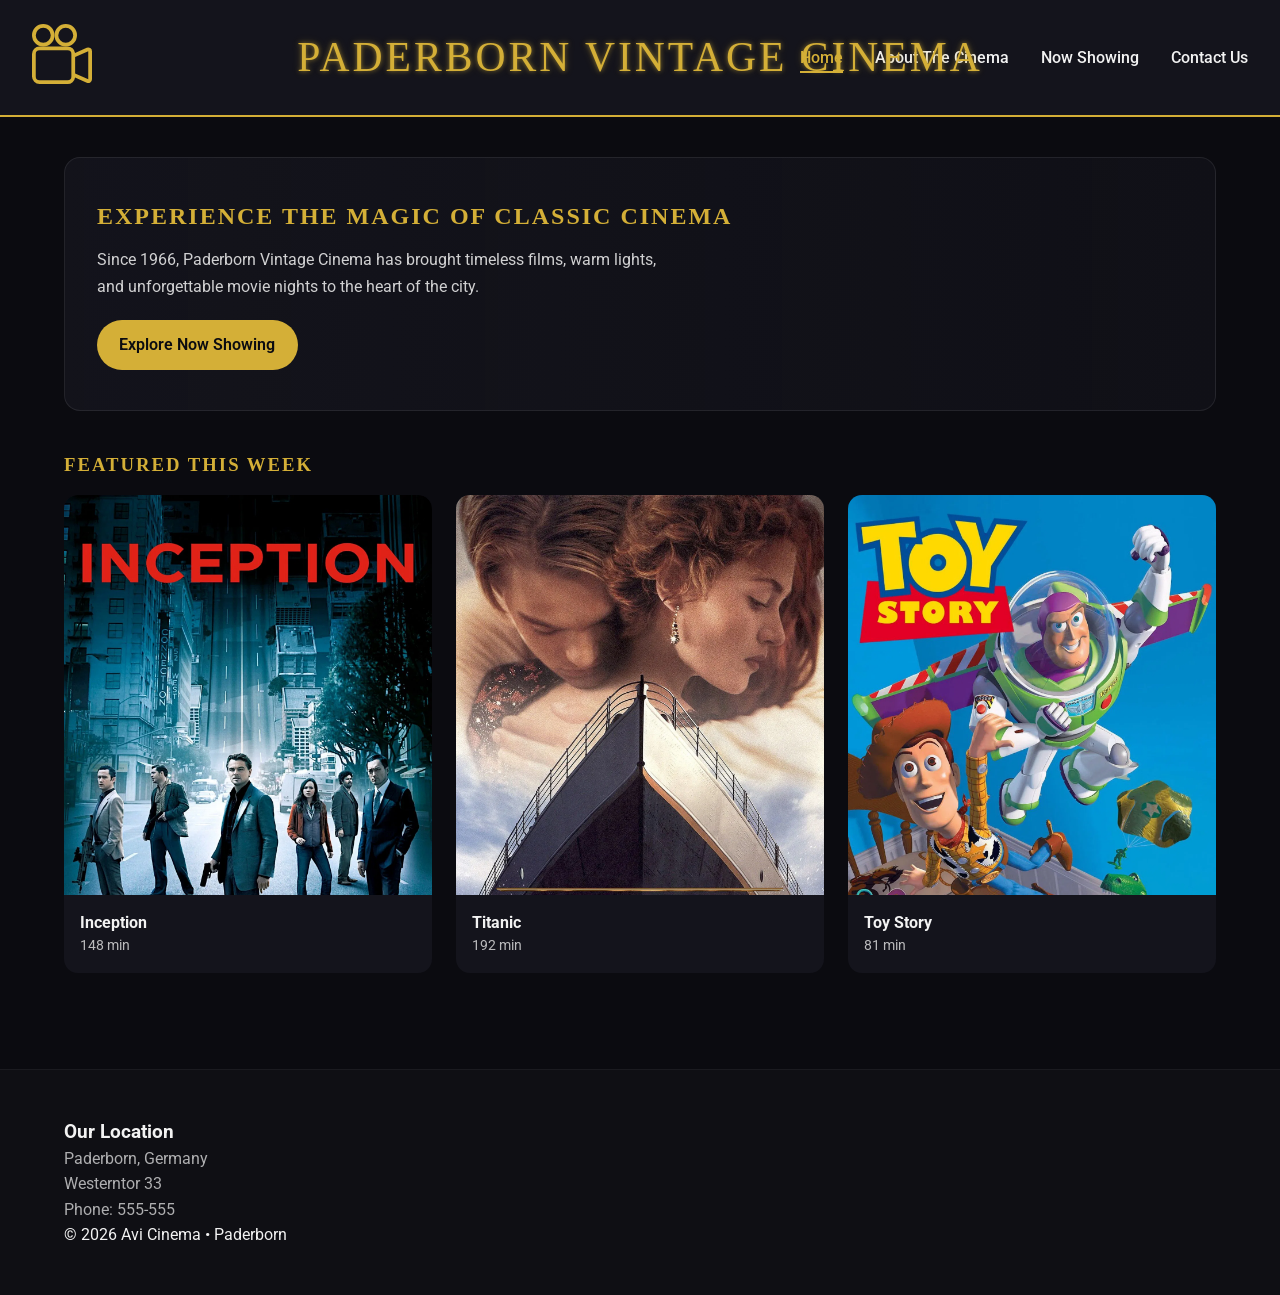
==== index.html @ 1acf7b1c "Initial cinema booking project" ====
<!DOCTYPE html>
<html lang="en">

<head>
    <meta charset="UTF-8">
    <meta http-equiv="X-UA-Compatible" content="IE=edge">
    <meta name="viewport" content="width=device-width, initial-scale=1.0">
    <title>Paderborn Grand Cinema</title>
    <link rel="preconnect" href="https://fonts.googleapis.com">
<link rel="preconnect" href="https://fonts.gstatic.com" crossorigin>
<link href="https://fonts.googleapis.com/css2?family=Funnel+Sans:ital,wght@0,300..800;1,300..800&family=Monsieur+La+Doulaise&family=Open+Sans:ital,wght@0,300..800;1,300..800&family=Pacifico&display=swap" rel="stylesheet">
    <link rel="stylesheet" href="css/style.css">
</head>

<body>

    <header class="site-header">
        <div class="logo">
            <a href="index.html">
                  <svg xmlns="http://www.w3.org/2000/svg"
                        fill="currentColor"
                        class="bi bi-camera-reels"
                        viewBox="0 0 16 16">
                    <path d="M6 3a3 3 0 1 1-6 0 3 3 0 0 1 6 0M1 3a2 2 0 1 0 4 0 2 2 0 0 0-4 0"/>
                    <path d="M9 6h.5a2 2 0 0 1 1.983 1.738l3.11-1.382A1 1 0 0 1 16 7.269v7.462a1 1 0 0 1-1.406.913l-3.111-1.382A2 2 0 0 1 9.5 16H2a2 2 0 0 1-2-2V8a2 2 0 0 1 2-2zm6 8.73V7.27l-3.5 1.555v4.35zM1 8v6a1 1 0 0 0 1 1h7.5a1 1 0 0 0 1-1V8a1 1 0 0 0-1-1H2a1 1 0 0 0-1 1"/>
                    <path d="M9 6a3 3 0 1 0 0-6 3 3 0 0 0 0 6M7 3a2 2 0 1 1 4 0 2 2 0 0 1-4 0"/>
                    </svg>
            </a>
        </div>       
        <h1 class="monsieur-la-doulaise-regular">Paderborn Vintage Cinema</h1>
        <nav>
            <ul>
                <li><a href="index.html" aria-current="page">Home</a></li>
                <li><a href="about.html">About The Cinema</a></li>
                <li><a href="now-showing.html">Now Showing</a></li>
                <li><a href="contact.html">Contact Us</a></li>
            </ul>
          
        </nav>
    </header>

    <main class="page-home">

        <!-- Hero Section -->
        <section class="hero">
            <h2>Experience the Magic of Classic Cinema</h2>
            <p>
            Since 1966, Paderborn Vintage Cinema has brought timeless films,
            warm lights, and unforgettable movie nights to the heart of the city.
            </p>
            <a href="now-showing.html" class="btn-primary">
            Explore Now Showing
            </a>
        </section>

        <!-- Featured Movies Preview -->
        <section class="featured">
            <h3>Featured This Week</h3>

            <div class="movies">
            <!-- Just 3 cards only -->
            <article class="card">
                <a class="card-link" href="movie.html?id=1">
                <img src="image/action/inception.jpg" alt="Inception poster">
                <div class="card-content">
                    <h4>Inception</h4>
                    <p class="meta">148 min</p>
                </div>
                </a>
            </article>

            <article class="card">
                <a class="card-link" href="movie.html?id=7">
                <img src="image/Romance/Titanic.jpg" alt="Titanic poster">
                <div class="card-content">
                    <h4>Titanic</h4>
                    <p class="meta">192 min</p>
                </div>
                </a>
            </article>

            <article class="card">
                <a class="card-link" href="movie.html?id=12">
                <img src="image/Animation/toystory.jpg" alt="Toy Story poster">
                <div class="card-content">
                    <h4>Toy Story</h4>
                    <p class="meta">81 min</p>
                </div>
                </a>
            </article>
            </div>

        </section>

</main>
 

 <!-------footer Section----------->
  <footer class="site-footer">

    <div class="footer-content"><!--we always neeed a Div warper with a seperate class inside footer to control width height alignment spacing layoout------>

        <div class="footer-address">
            <h3>Our Location</h3>
            <address>
                Paderborn, Germany<br>
                Westerntor 33<br>
                Phone: <a href="tel:+555555">555-555</a>
            </address>
        </div>

        <div class="footer-copy">
        <p>&copy; 2026 Avi Cinema • Paderborn</p>
        </div>

    </div>

</footer>
</body>

</html>
---- css/style.css ----
@import url("https://fonts.googleapis.com/css2?family=Roboto&display=swap");


*{
  margin: 0;
  padding: 0;
  box-sizing: border-box;
}


/*__-------------------------Now Showing Page---HOME PAGE (index.html)--------------------*/

.page-home{
  padding-top: 2.5rem;
}

/* Hero section */
.hero{
  background: linear-gradient(to right, rgba(20,20,28,0.95), rgba(20,20,28,0.6));
  border: 1px solid rgba(255,255,255,0.08);
  border-radius: 16px;
  padding: 2.5rem 2rem;
  margin-bottom: 2.5rem;
}

.hero h2{
  font-family: "Cinzel", serif;
  color: #d4af37;
  letter-spacing: 2px;
  text-transform: uppercase;
  margin-bottom: 0.75rem;
}

.hero p{
  max-width: 65ch;
  color: rgba(242,242,242,0.85);
  line-height: 1.7;
  margin-bottom: 1.25rem;
}

/* Button link */
.btn-primary{
  display: inline-block;
  background-color: #d4af37;
  color: #0b0b10;
  padding: 0.8rem 1.4rem;
  border-radius: 999px;
  font-weight: 600;

  /* will show its affect in hover */
 transition: 
    transform 0.25s ease,
    box-shadow 0.25s ease,
    background-color 0.25s ease;
   
}

.btn-primary:hover{
  transform: translateY(-4px);
  box-shadow: 0 10px 20px rgba(0,0,0,0.4);
  background-color: #f1c85a;
}

/*  Button inside movie.html */
.movie-info .btn-primary {
  margin-top: 1rem;
}
/* Featured section */
.featured h3{
  font-family: "Cinzel", serif;
  color: #d4af37;
  letter-spacing: 2px;
  text-transform: uppercase;
  margin-bottom: 1rem;
}
/* Home page end */

/* Cinema Logo style */
.logo svg {
  width: 60px;
  height: auto;
  color: #d4af37;   /* Gold */
}
.site-header{
  position: relative;   /* 🔥 important */
  display: flex;
  align-items: center;
  justify-content: space-between;
  padding: 1.5rem 2rem;
  background-color: #14141c;
  border-bottom: 2px solid #d4af37;
}
.site-header h1 {
  position: absolute;
  left: 50%;
  transform: translateX(-50%);
  font-family: "Cinzel", serif;
  white-space: nowrap;
  text-transform: uppercase;
  font-weight: 400;
  font-size: 2.6rem;
  color: #d4af37;
  letter-spacing: 3px;
text-shadow: 
    0 0 4px rgba(212,175,55,0.5),
    0 0 8px rgba(212,175,55,0.3);
}

/* Remove bullets */
nav ul {
list-style: none;
display: flex;
gap:2rem;
}

/* Remove default spacing */
nav ul li {
  margin: 0;
}

/* Base link reset */
a {
  text-decoration: none;
  color: inherit;
}


/* Style links inside a */
nav a {
  text-decoration: none;
  color: #f2f2f2;
  font-weight: 500;
}

nav a:hover {
  color: #d4af37;
}

nav a[aria-current="page"]{
  color: #d4af37;              /* gold highlight */
  position: relative;
}

nav a[aria-current="page"]::after{ /* make gold underline to current page */
  content: "";
  position: absolute;
  left: 0;
  bottom: -6px;
  width: 100%;
  height: 2px;
  background-color: #d4af37;
}

/* ---------------start body---------------- */
/* header is finished now body styling*/
body {
  font-family: "Roboto", sans-serif;
  background-color: #0b0b10;  /* cinema dark */
  color: #f2f2f2;
  line-height: 1.5;
}

img {
  display: block;/*remove the space that are under images by default  */
  max-width: 100%;/* it does not overflow its container*/
}

main {
  max-width: 1200px;
  margin: 0 auto;
  padding: 2rem 1.5rem;
}

.category{
  margin-bottom: 3rem; /* ~48px if base font =*/
}

.category h2 {
  font-family: "Cinzel", serif;
  font-weight: 600;
  color: #d4af37;
  letter-spacing: 2px;
  margin-bottom: 1rem;
  text-transform: uppercase;
}

.movies {
  display: grid; /* automatically creates as many columns as fit-each card is at least 180px wide, then grows*/
  grid-template-columns: repeat(auto-fit, minmax(180px, 1fr));
  gap: 1.5rem; /*spacing between cards (no margins needed on cards) */
  align-items: start;
}

.card {
  background-color: #14141c;
  border-radius: 14px;
  overflow: hidden;/*without it (the image does not respect the Rounded Corners)it will spill outside the curved border. */
  transition: transform 0.3s ease, box-shadow 0.3s ease;/*it is not animation in shows the card by hovering change it smoothly over 0.3 seconds .*/
 
}

.card:hover {
  transform: scale(1.06);
  box-shadow: 0 15px 30px rgba(0,0,0,0.6);
}

.card img { 
  width: 100%; /*Makes the image fill the card width. */
    height: 400px;
    object-fit: cover; /* Prevents image distortion */
     object-position: top center; /* 👈 show top part, crop bottom more */
   
  }

  .card-content {
  padding: 1rem; /*come more inside frame -to make breathing space otherwise, the card feels cramped */
}

.card h3 {
  font-size: 1.05rem;
  font-weight: 600;
  margin-bottom: 0.25rem;
}

.card p {
  font-size: 0.9rem;
  color: rgba(242, 242, 242, 0.75);
}

/* footer*/

 .site-footer { /* Dark footer background — full screen width  */
  background-color: #0f0f14;
  padding: 3rem 0;
  margin-top: 4rem;
  border-top: 1px solid rgba(255,255,255,0.05);
}
 .site-footer .footer-content { /* .site-footer → full width background (dark strip across screen), .footer-content → centered content inside that strip  same idea as */
  max-width: 1200px; /* Content limited to 1200_This content can grow, but never wider than 1200px.”*/
  margin: 0 auto;
  padding: 0 1.5rem;
}
.footer-address address {
  font-style: normal;
  line-height: 1.6;
  color: rgba(242,242,242,0.7);
}

/*--------------------------------Style contact Page-----------------------------*/
.page-contact .contact-section{
  max-width: 700px;/* we have to put 700 otherwise It stops the form from becoming super wide on big screens.*/
  margin: 0 auto; /*This is the classic way to center a block. */
}

.page-contact .contact-section h2{
  text-align: center;
  margin-bottom: 1.5rem;
}

/*------fieldset--------*/
.page-contact .contact-content {
  border: 1px solid rgba(212,175,55,0.35);
  border-radius: 14px; /* visual consistant with movie card which has 14px*/
  padding: 1.5rem;
  background: #14141c;
}

.page-contact legend { /* send us a message */
  padding: 0 0.75rem;
  color: #d4af37;
  font-weight: 600;
  letter-spacing: 1px;
}


/*---------label----------*/
.page-contact .contact-content p {
  margin-bottom: 1.2rem; /* space between label and text enry */
}
.page-contact label {
  display: block; /* Each label takes the whole space the whole row */
  margin-bottom: 0.4rem;
  font-weight: 600;
  color: rgba(242, 242, 242, 0.9);
}

/*---------------------Input , Testarea-------------*/
.page-contact input,
.page-contact textarea{
  width: 100%; /* Makes inputs fill the available width*/
  padding: 0.85rem 1rem; /* to avoide text not touch the eadges*/
  border-radius: 10px;
  border: 1px solid rgba(255,255,255,0.12);
  background: #0f0f14;
  color: #f2f2f2;
  outline: none;
}

.page-contact textarea{
  resize: vertical;
  min-height: 180px;
}

/* when user click each fild (when the user focuses on a field): we add a gold glow effect when the user focuses on a field. */
.page-contact input:focus,
.page-contact textarea:focus{
  border-color: #d4af37;
  box-shadow: 0 0 0 3px rgba(212,175,55,0.2);
}

/*---------------Buttoms----------------------*/
.page-contact form button {
  padding: 0.8rem 1.3rem;
  border-radius: 10px;
  font-weight: 700;
  cursor: pointer;
  border: 1px solid #d4af37;
}

.page-contact form button[type="submit"] {
  background: #d4af37;
  color: #0b0b10;
}

.page-contact form button[type="reset"] {
  background: transparent;
  color: #f2f2f2;
}

/*----------about page---------------*/
.page-about{
  padding: 3rem 0;   /* space top/bottom */
}

/*content container to nicly centered*/
.about-cinema{
  max-width: 900px;
  margin: 0 auto;
  padding: 0 1.5rem;
}

/*typography */
.about-cinema h2{
  font-size: 2rem;
  margin-bottom: 0.8rem;
  line-height: 1.2;
}

.about-cinema h3{
  margin-top: 2rem;
  margin-bottom: 0.75rem;
  font-size: 1.25rem;
}

.about-cinema p{
  margin-bottom: 1.1rem;
  line-height: 1.7;
  color: rgba(242,242,242,0.85);
}

/* About page figure */
.about-figure{
  margin: 2rem 0;
}

.about-figure img{
  width: 100%;
  max-height: 420px;
  object-fit: cover;
  border-radius: 14px;
  display: block;
  border: 1px solid rgba(255,255,255,0.08);
}

.about-figure figcaption{
  margin-top: 0.75rem;
  font-size: 0.95rem;
  color: rgba(242,242,242,0.7);
  text-align: center;
}

/*  Offers list */
.about-list{
  list-style: none;       /* remove default bullets */
  padding: 0; /* ul has default browser padding which pushes bullets to the right.*/
  margin: 1.25rem 0 0; /* top. right bottom left-to create proper spacing from the element above*/
  display: grid; /* using gride is cleaner than using li { margin-bottom: 0.9rem; }*/
  gap: 0.9rem;            /* becuase we used grid, we need gap_space between items */
}

/* offers*/
.about-cinema h3{
  margin-top: 2.2rem;
  margin-bottom: 0.75rem;
  font-size: 1.25rem;
  position: relative;
}

.about-cinema h3::after{
  content: ""; /* Without content, the pseudo-element won’t appear. */
  display: block; /*Makes it behave like a small block under the heading then we can give with and height */
  width: 40px;
  height: 2px;
  margin-top: 0.5rem;
  background-color: #d4af37; /* your gold theme */
  opacity: 0.6;
}

/* CTA paragraph */
.about-cta{
  margin-top: 2.5rem;
  text-align: center;   /* center it */
  font-size: 1rem;
  color: rgba(242,242,242,0.85);
}

/* CTA link */
.about-cta a{
  color: #d4af37;
  text-decoration: none;
  border-bottom: 1px solid rgba(212,175,55,0.6);
  padding-bottom: 2px;
  transition: border-color 0.25s ease, color 0.25s ease;
}

.about-cta a:hover{
  border-bottom-color: #d4af37;
  color: #fff;
}

/*---------Reserve seat------------------*/
.seat-row {
  display: flex;
  gap: 8px;
  margin-bottom: 10px;
}

.seat {
  background-color: #1f1f2e;
  color: white;
  border: 1px solid #d4af37;
  border-radius: 6px;
  padding: 6px 10px;
  cursor: pointer;
  transition: 0.2s;
}

/* hover effect */
.seat:hover {
  background-color: #33334d;
}

/* selected seat (gold) */
.seat.selected {
  background-color: #d4af37;
  color: #0b0b10;
  font-weight: bold;
}

/* booked seat (gray) */
.seat.booked {
  background-color: #666;
  color: #ccc;
  border-color: #888;
  cursor: not-allowed;
  opacity: 0.6;
}

/* style of ------"confirmation booking message to user" --------- inside seat.html*/
.booking-message {
  margin: 1rem 0;
  padding: 1rem;
  border-radius: 10px;
  background-color: rgba(212, 175, 55, 0.12);
  border: 1px solid #d4af37;
  color: #fff;
  line-height: 1.6;
}

/* Disabled button state */
.btn-primary:disabled {
  opacity: 0.6;
  cursor: not-allowed;
  background-color: #888; /* optional softer color */
  border-color: #888;
}
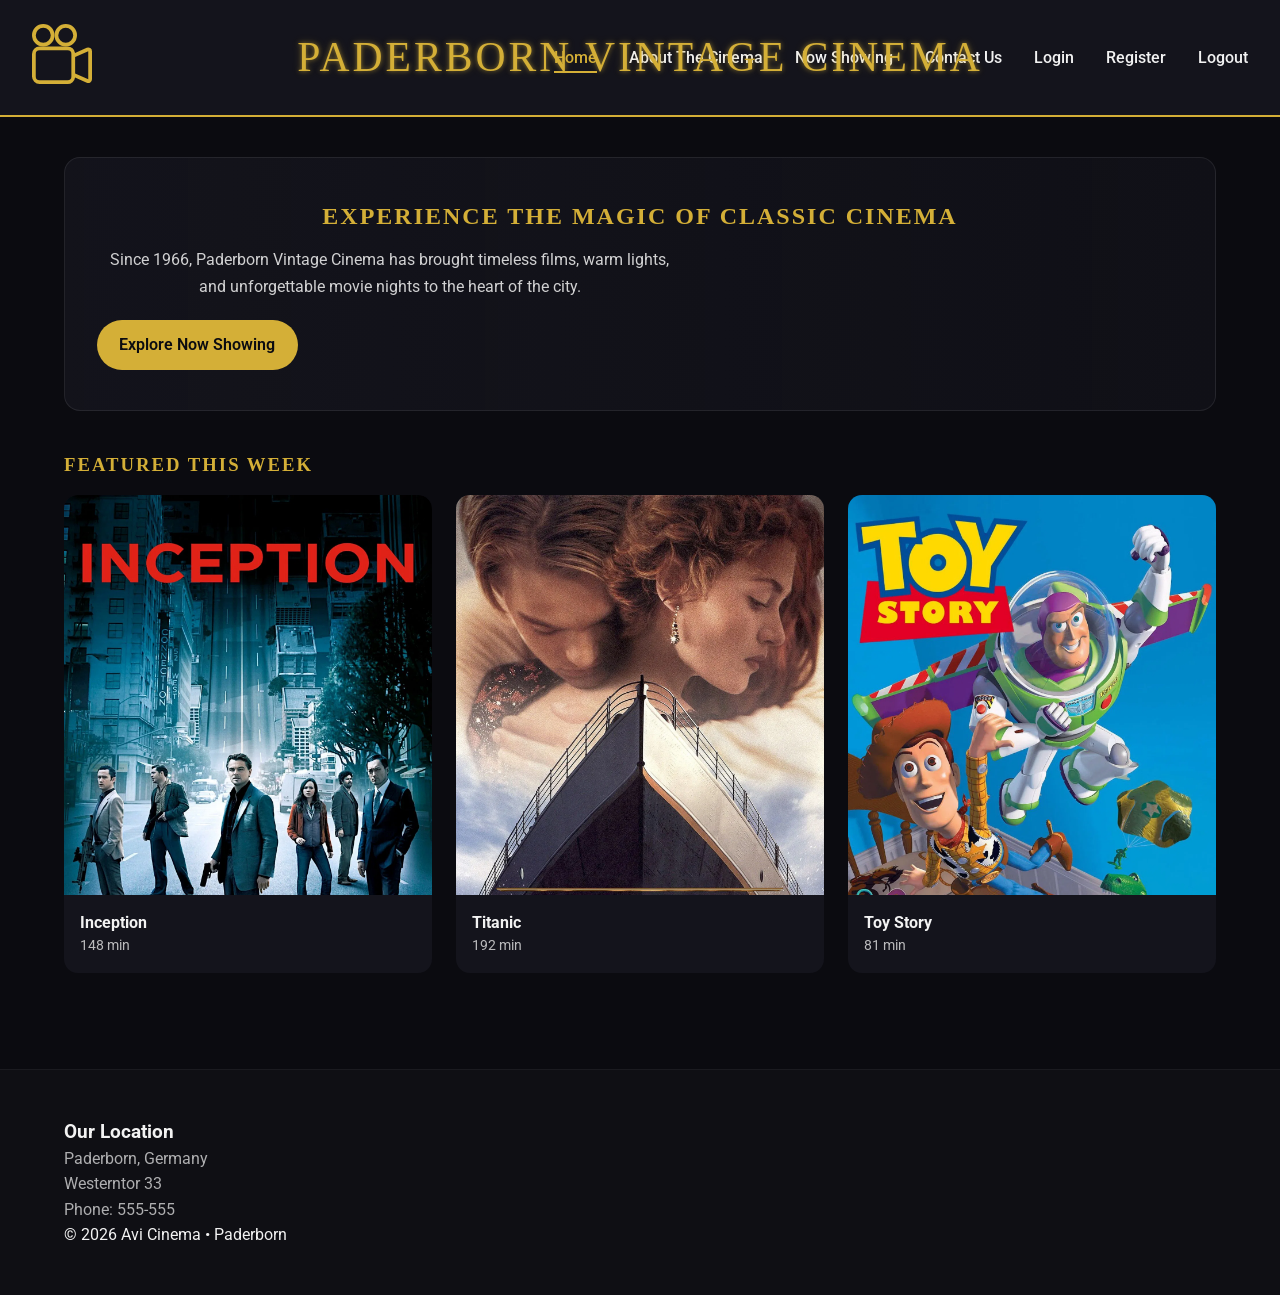
==== commit eee932b4: "Added authentication system with login, register and logout" ====
--- a/index.html
+++ b/index.html
@@ -7,8 +7,10 @@
     <meta name="viewport" content="width=device-width, initial-scale=1.0">
     <title>Paderborn Grand Cinema</title>
     <link rel="preconnect" href="https://fonts.googleapis.com">
-<link rel="preconnect" href="https://fonts.gstatic.com" crossorigin>
-<link href="https://fonts.googleapis.com/css2?family=Funnel+Sans:ital,wght@0,300..800;1,300..800&family=Monsieur+La+Doulaise&family=Open+Sans:ital,wght@0,300..800;1,300..800&family=Pacifico&display=swap" rel="stylesheet">
+    <link rel="preconnect" href="https://fonts.gstatic.com" crossorigin>
+    <link
+        href="https://fonts.googleapis.com/css2?family=Funnel+Sans:ital,wght@0,300..800;1,300..800&family=Monsieur+La+Doulaise&family=Open+Sans:ital,wght@0,300..800;1,300..800&family=Pacifico&display=swap"
+        rel="stylesheet">
     <link rel="stylesheet" href="css/style.css">
 </head>
 
@@ -17,16 +19,15 @@
     <header class="site-header">
         <div class="logo">
             <a href="index.html">
-                  <svg xmlns="http://www.w3.org/2000/svg"
-                        fill="currentColor"
-                        class="bi bi-camera-reels"
-                        viewBox="0 0 16 16">
-                    <path d="M6 3a3 3 0 1 1-6 0 3 3 0 0 1 6 0M1 3a2 2 0 1 0 4 0 2 2 0 0 0-4 0"/>
-                    <path d="M9 6h.5a2 2 0 0 1 1.983 1.738l3.11-1.382A1 1 0 0 1 16 7.269v7.462a1 1 0 0 1-1.406.913l-3.111-1.382A2 2 0 0 1 9.5 16H2a2 2 0 0 1-2-2V8a2 2 0 0 1 2-2zm6 8.73V7.27l-3.5 1.555v4.35zM1 8v6a1 1 0 0 0 1 1h7.5a1 1 0 0 0 1-1V8a1 1 0 0 0-1-1H2a1 1 0 0 0-1 1"/>
-                    <path d="M9 6a3 3 0 1 0 0-6 3 3 0 0 0 0 6M7 3a2 2 0 1 1 4 0 2 2 0 0 1-4 0"/>
-                    </svg>
+                <svg xmlns="http://www.w3.org/2000/svg" fill="currentColor" class="bi bi-camera-reels"
+                    viewBox="0 0 16 16">
+                    <path d="M6 3a3 3 0 1 1-6 0 3 3 0 0 1 6 0M1 3a2 2 0 1 0 4 0 2 2 0 0 0-4 0" />
+                    <path
+                        d="M9 6h.5a2 2 0 0 1 1.983 1.738l3.11-1.382A1 1 0 0 1 16 7.269v7.462a1 1 0 0 1-1.406.913l-3.111-1.382A2 2 0 0 1 9.5 16H2a2 2 0 0 1-2-2V8a2 2 0 0 1 2-2zm6 8.73V7.27l-3.5 1.555v4.35zM1 8v6a1 1 0 0 0 1 1h7.5a1 1 0 0 0 1-1V8a1 1 0 0 0-1-1H2a1 1 0 0 0-1 1" />
+                    <path d="M9 6a3 3 0 1 0 0-6 3 3 0 0 0 0 6M7 3a2 2 0 1 1 4 0 2 2 0 0 1-4 0" />
+                </svg>
             </a>
-        </div>       
+        </div>
         <h1 class="monsieur-la-doulaise-regular">Paderborn Vintage Cinema</h1>
         <nav>
             <ul>
@@ -34,8 +35,11 @@
                 <li><a href="about.html">About The Cinema</a></li>
                 <li><a href="now-showing.html">Now Showing</a></li>
                 <li><a href="contact.html">Contact Us</a></li>
+                <li><a href="login.html">Login</a></li>
+                <li><a href="register.html">Register</a></li>
+                <li><a href="#" id="logout-btn">Logout</a></li>
             </ul>
-          
+
         </nav>
     </header>
 
@@ -45,11 +49,11 @@
         <section class="hero">
             <h2>Experience the Magic of Classic Cinema</h2>
             <p>
-            Since 1966, Paderborn Vintage Cinema has brought timeless films,
-            warm lights, and unforgettable movie nights to the heart of the city.
+                Since 1966, Paderborn Vintage Cinema has brought timeless films,
+                warm lights, and unforgettable movie nights to the heart of the city.
             </p>
             <a href="now-showing.html" class="btn-primary">
-            Explore Now Showing
+                Explore Now Showing
             </a>
         </section>
 
@@ -58,64 +62,66 @@
             <h3>Featured This Week</h3>
 
             <div class="movies">
-            <!-- Just 3 cards only -->
-            <article class="card">
-                <a class="card-link" href="movie.html?id=1">
-                <img src="image/action/inception.jpg" alt="Inception poster">
-                <div class="card-content">
-                    <h4>Inception</h4>
-                    <p class="meta">148 min</p>
-                </div>
-                </a>
-            </article>
+                <!-- Just 3 cards only -->
+                <article class="card">
+                    <a class="card-link" href="movie.html?id=1">
+                        <img src="image/action/inception.jpg" alt="Inception poster">
+                        <div class="card-content">
+                            <h4>Inception</h4>
+                            <p class="meta">148 min</p>
+                        </div>
+                    </a>
+                </article>
 
-            <article class="card">
-                <a class="card-link" href="movie.html?id=7">
-                <img src="image/Romance/Titanic.jpg" alt="Titanic poster">
-                <div class="card-content">
-                    <h4>Titanic</h4>
-                    <p class="meta">192 min</p>
-                </div>
-                </a>
-            </article>
+                <article class="card">
+                    <a class="card-link" href="movie.html?id=7">
+                        <img src="image/Romance/Titanic.jpg" alt="Titanic poster">
+                        <div class="card-content">
+                            <h4>Titanic</h4>
+                            <p class="meta">192 min</p>
+                        </div>
+                    </a>
+                </article>
 
-            <article class="card">
-                <a class="card-link" href="movie.html?id=12">
-                <img src="image/Animation/toystory.jpg" alt="Toy Story poster">
-                <div class="card-content">
-                    <h4>Toy Story</h4>
-                    <p class="meta">81 min</p>
-                </div>
-                </a>
-            </article>
+                <article class="card">
+                    <a class="card-link" href="movie.html?id=12">
+                        <img src="image/Animation/toystory.jpg" alt="Toy Story poster">
+                        <div class="card-content">
+                            <h4>Toy Story</h4>
+                            <p class="meta">81 min</p>
+                        </div>
+                    </a>
+                </article>
             </div>
 
         </section>
 
-</main>
- 
+    </main>
 
- <!-------footer Section----------->
-  <footer class="site-footer">
 
-    <div class="footer-content"><!--we always neeed a Div warper with a seperate class inside footer to control width height alignment spacing layoout------>
+    <!-------footer Section----------->
+    <footer class="site-footer">
 
-        <div class="footer-address">
-            <h3>Our Location</h3>
-            <address>
-                Paderborn, Germany<br>
-                Westerntor 33<br>
-                Phone: <a href="tel:+555555">555-555</a>
-            </address>
+        <div class="footer-content">
+            <!--we always neeed a Div warper with a seperate class inside footer to control width height alignment spacing layoout------>
+
+            <div class="footer-address">
+                <h3>Our Location</h3>
+                <address>
+                    Paderborn, Germany<br>
+                    Westerntor 33<br>
+                    Phone: <a href="tel:+555555">555-555</a>
+                </address>
+            </div>
+
+            <div class="footer-copy">
+                <p>&copy; 2026 Avi Cinema • Paderborn</p>
+            </div>
+
         </div>
 
-        <div class="footer-copy">
-        <p>&copy; 2026 Avi Cinema • Paderborn</p>
-        </div>
-
-    </div>
-
-</footer>
+    </footer>
+    <script src="logout.js"></script>
 </body>
 
 </html>
--- a/css/style.css
+++ b/css/style.css
@@ -1,7 +1,7 @@
 @import url("https://fonts.googleapis.com/css2?family=Roboto&display=swap");
 
 
-*{
+* {
   margin: 0;
   padding: 0;
   box-sizing: border-box;
@@ -10,36 +10,39 @@
 
 /*__-------------------------Now Showing Page---HOME PAGE (index.html)--------------------*/
 
-.page-home{
+.page-home {
   padding-top: 2.5rem;
 }
 
 /* Hero section */
-.hero{
-  background: linear-gradient(to right, rgba(20,20,28,0.95), rgba(20,20,28,0.6));
-  border: 1px solid rgba(255,255,255,0.08);
+.hero {
+  background: linear-gradient(to right, rgba(20, 20, 28, 0.95), rgba(20, 20, 28, 0.6));
+  border: 1px solid rgba(255, 255, 255, 0.08);
   border-radius: 16px;
   padding: 2.5rem 2rem;
   margin-bottom: 2.5rem;
 }
 
-.hero h2{
+.hero h2 {
   font-family: "Cinzel", serif;
   color: #d4af37;
   letter-spacing: 2px;
   text-transform: uppercase;
   margin-bottom: 0.75rem;
-}
-
-.hero p{
+  text-align: center;
+}
+
+.hero p {
   max-width: 65ch;
-  color: rgba(242,242,242,0.85);
+  color: rgba(242, 242, 242, 0.85);
   line-height: 1.7;
   margin-bottom: 1.25rem;
+  text-align: center;
+
 }
 
 /* Button link */
-.btn-primary{
+.btn-primary {
   display: inline-block;
   background-color: #d4af37;
   color: #0b0b10;
@@ -48,16 +51,16 @@
   font-weight: 600;
 
   /* will show its affect in hover */
- transition: 
+  transition:
     transform 0.25s ease,
     box-shadow 0.25s ease,
     background-color 0.25s ease;
-   
-}
-
-.btn-primary:hover{
+
+}
+
+.btn-primary:hover {
   transform: translateY(-4px);
-  box-shadow: 0 10px 20px rgba(0,0,0,0.4);
+  box-shadow: 0 10px 20px rgba(0, 0, 0, 0.4);
   background-color: #f1c85a;
 }
 
@@ -65,24 +68,29 @@
 .movie-info .btn-primary {
   margin-top: 1rem;
 }
+
 /* Featured section */
-.featured h3{
+.featured h3 {
   font-family: "Cinzel", serif;
   color: #d4af37;
   letter-spacing: 2px;
   text-transform: uppercase;
   margin-bottom: 1rem;
 }
+
 /* Home page end */
 
 /* Cinema Logo style */
 .logo svg {
   width: 60px;
   height: auto;
-  color: #d4af37;   /* Gold */
-}
-.site-header{
-  position: relative;   /* 🔥 important */
+  color: #d4af37;
+  /* Gold */
+}
+
+.site-header {
+  position: relative;
+  /* 🔥 important */
   display: flex;
   align-items: center;
   justify-content: space-between;
@@ -90,6 +98,7 @@
   background-color: #14141c;
   border-bottom: 2px solid #d4af37;
 }
+
 .site-header h1 {
   position: absolute;
   left: 50%;
@@ -101,16 +110,16 @@
   font-size: 2.6rem;
   color: #d4af37;
   letter-spacing: 3px;
-text-shadow: 
-    0 0 4px rgba(212,175,55,0.5),
-    0 0 8px rgba(212,175,55,0.3);
+  text-shadow:
+    0 0 4px rgba(212, 175, 55, 0.5),
+    0 0 8px rgba(212, 175, 55, 0.3);
 }
 
 /* Remove bullets */
 nav ul {
-list-style: none;
-display: flex;
-gap:2rem;
+  list-style: none;
+  display: flex;
+  gap: 2rem;
 }
 
 /* Remove default spacing */
@@ -136,12 +145,14 @@
   color: #d4af37;
 }
 
-nav a[aria-current="page"]{
-  color: #d4af37;              /* gold highlight */
+nav a[aria-current="page"] {
+  color: #d4af37;
+  /* gold highlight */
   position: relative;
 }
 
-nav a[aria-current="page"]::after{ /* make gold underline to current page */
+nav a[aria-current="page"]::after {
+  /* make gold underline to current page */
   content: "";
   position: absolute;
   left: 0;
@@ -155,14 +166,17 @@
 /* header is finished now body styling*/
 body {
   font-family: "Roboto", sans-serif;
-  background-color: #0b0b10;  /* cinema dark */
+  background-color: #0b0b10;
+  /* cinema dark */
   color: #f2f2f2;
   line-height: 1.5;
 }
 
 img {
-  display: block;/*remove the space that are under images by default  */
-  max-width: 100%;/* it does not overflow its container*/
+  display: block;
+  /*remove the space that are under images by default  */
+  max-width: 100%;
+  /* it does not overflow its container*/
 }
 
 main {
@@ -171,8 +185,9 @@
   padding: 2rem 1.5rem;
 }
 
-.category{
-  margin-bottom: 3rem; /* ~48px if base font =*/
+.category {
+  margin-bottom: 3rem;
+  /* ~48px if base font =*/
 }
 
 .category h2 {
@@ -185,35 +200,43 @@
 }
 
 .movies {
-  display: grid; /* automatically creates as many columns as fit-each card is at least 180px wide, then grows*/
+  display: grid;
+  /* automatically creates as many columns as fit-each card is at least 180px wide, then grows*/
   grid-template-columns: repeat(auto-fit, minmax(180px, 1fr));
-  gap: 1.5rem; /*spacing between cards (no margins needed on cards) */
+  gap: 1.5rem;
+  /*spacing between cards (no margins needed on cards) */
   align-items: start;
 }
 
 .card {
   background-color: #14141c;
   border-radius: 14px;
-  overflow: hidden;/*without it (the image does not respect the Rounded Corners)it will spill outside the curved border. */
-  transition: transform 0.3s ease, box-shadow 0.3s ease;/*it is not animation in shows the card by hovering change it smoothly over 0.3 seconds .*/
- 
+  overflow: hidden;
+  /*without it (the image does not respect the Rounded Corners)it will spill outside the curved border. */
+  transition: transform 0.3s ease, box-shadow 0.3s ease;
+  /*it is not animation in shows the card by hovering change it smoothly over 0.3 seconds .*/
+
 }
 
 .card:hover {
   transform: scale(1.06);
-  box-shadow: 0 15px 30px rgba(0,0,0,0.6);
-}
-
-.card img { 
-  width: 100%; /*Makes the image fill the card width. */
-    height: 400px;
-    object-fit: cover; /* Prevents image distortion */
-     object-position: top center; /* 👈 show top part, crop bottom more */
-   
-  }
-
-  .card-content {
-  padding: 1rem; /*come more inside frame -to make breathing space otherwise, the card feels cramped */
+  box-shadow: 0 15px 30px rgba(0, 0, 0, 0.6);
+}
+
+.card img {
+  width: 100%;
+  /*Makes the image fill the card width. */
+  height: 400px;
+  object-fit: cover;
+  /* Prevents image distortion */
+  object-position: top center;
+  /* 👈 show top part, crop bottom more */
+
+}
+
+.card-content {
+  padding: 1rem;
+  /*come more inside frame -to make breathing space otherwise, the card feels cramped */
 }
 
 .card h3 {
@@ -229,43 +252,52 @@
 
 /* footer*/
 
- .site-footer { /* Dark footer background — full screen width  */
+.site-footer {
+  /* Dark footer background — full screen width  */
   background-color: #0f0f14;
   padding: 3rem 0;
   margin-top: 4rem;
-  border-top: 1px solid rgba(255,255,255,0.05);
-}
- .site-footer .footer-content { /* .site-footer → full width background (dark strip across screen), .footer-content → centered content inside that strip  same idea as */
-  max-width: 1200px; /* Content limited to 1200_This content can grow, but never wider than 1200px.”*/
+  border-top: 1px solid rgba(255, 255, 255, 0.05);
+}
+
+.site-footer .footer-content {
+  /* .site-footer → full width background (dark strip across screen), .footer-content → centered content inside that strip  same idea as */
+  max-width: 1200px;
+  /* Content limited to 1200_This content can grow, but never wider than 1200px.”*/
   margin: 0 auto;
   padding: 0 1.5rem;
 }
+
 .footer-address address {
   font-style: normal;
   line-height: 1.6;
-  color: rgba(242,242,242,0.7);
+  color: rgba(242, 242, 242, 0.7);
 }
 
 /*--------------------------------Style contact Page-----------------------------*/
-.page-contact .contact-section{
-  max-width: 700px;/* we have to put 700 otherwise It stops the form from becoming super wide on big screens.*/
-  margin: 0 auto; /*This is the classic way to center a block. */
-}
-
-.page-contact .contact-section h2{
+.page-contact .contact-section {
+  max-width: 700px;
+  /* we have to put 700 otherwise It stops the form from becoming super wide on big screens.*/
+  margin: 0 auto;
+  /*This is the classic way to center a block. */
+}
+
+.page-contact .contact-section h2 {
   text-align: center;
   margin-bottom: 1.5rem;
 }
 
 /*------fieldset--------*/
 .page-contact .contact-content {
-  border: 1px solid rgba(212,175,55,0.35);
-  border-radius: 14px; /* visual consistant with movie card which has 14px*/
+  border: 1px solid rgba(212, 175, 55, 0.35);
+  border-radius: 14px;
+  /* visual consistant with movie card which has 14px*/
   padding: 1.5rem;
   background: #14141c;
 }
 
-.page-contact legend { /* send us a message */
+.page-contact legend {
+  /* send us a message */
   padding: 0 0.75rem;
   color: #d4af37;
   font-weight: 600;
@@ -275,10 +307,13 @@
 
 /*---------label----------*/
 .page-contact .contact-content p {
-  margin-bottom: 1.2rem; /* space between label and text enry */
-}
+  margin-bottom: 1.2rem;
+  /* space between label and text enry */
+}
+
 .page-contact label {
-  display: block; /* Each label takes the whole space the whole row */
+  display: block;
+  /* Each label takes the whole space the whole row */
   margin-bottom: 0.4rem;
   font-weight: 600;
   color: rgba(242, 242, 242, 0.9);
@@ -286,26 +321,28 @@
 
 /*---------------------Input , Testarea-------------*/
 .page-contact input,
-.page-contact textarea{
-  width: 100%; /* Makes inputs fill the available width*/
-  padding: 0.85rem 1rem; /* to avoide text not touch the eadges*/
+.page-contact textarea {
+  width: 100%;
+  /* Makes inputs fill the available width*/
+  padding: 0.85rem 1rem;
+  /* to avoide text not touch the eadges*/
   border-radius: 10px;
-  border: 1px solid rgba(255,255,255,0.12);
+  border: 1px solid rgba(255, 255, 255, 0.12);
   background: #0f0f14;
   color: #f2f2f2;
   outline: none;
 }
 
-.page-contact textarea{
+.page-contact textarea {
   resize: vertical;
   min-height: 180px;
 }
 
 /* when user click each fild (when the user focuses on a field): we add a gold glow effect when the user focuses on a field. */
 .page-contact input:focus,
-.page-contact textarea:focus{
+.page-contact textarea:focus {
   border-color: #d4af37;
-  box-shadow: 0 0 0 3px rgba(212,175,55,0.2);
+  box-shadow: 0 0 0 3px rgba(212, 175, 55, 0.2);
 }
 
 /*---------------Buttoms----------------------*/
@@ -328,102 +365,112 @@
 }
 
 /*----------about page---------------*/
-.page-about{
-  padding: 3rem 0;   /* space top/bottom */
+.page-about {
+  padding: 3rem 0;
+  /* space top/bottom */
 }
 
 /*content container to nicly centered*/
-.about-cinema{
+.about-cinema {
   max-width: 900px;
   margin: 0 auto;
   padding: 0 1.5rem;
 }
 
 /*typography */
-.about-cinema h2{
+.about-cinema h2 {
   font-size: 2rem;
   margin-bottom: 0.8rem;
   line-height: 1.2;
 }
 
-.about-cinema h3{
+.about-cinema h3 {
   margin-top: 2rem;
   margin-bottom: 0.75rem;
   font-size: 1.25rem;
 }
 
-.about-cinema p{
+.about-cinema p {
   margin-bottom: 1.1rem;
   line-height: 1.7;
-  color: rgba(242,242,242,0.85);
+  color: rgba(242, 242, 242, 0.85);
 }
 
 /* About page figure */
-.about-figure{
+.about-figure {
   margin: 2rem 0;
 }
 
-.about-figure img{
+.about-figure img {
   width: 100%;
   max-height: 420px;
   object-fit: cover;
   border-radius: 14px;
   display: block;
-  border: 1px solid rgba(255,255,255,0.08);
-}
-
-.about-figure figcaption{
+  border: 1px solid rgba(255, 255, 255, 0.08);
+}
+
+.about-figure figcaption {
   margin-top: 0.75rem;
   font-size: 0.95rem;
-  color: rgba(242,242,242,0.7);
+  color: rgba(242, 242, 242, 0.7);
   text-align: center;
 }
 
 /*  Offers list */
-.about-list{
-  list-style: none;       /* remove default bullets */
-  padding: 0; /* ul has default browser padding which pushes bullets to the right.*/
-  margin: 1.25rem 0 0; /* top. right bottom left-to create proper spacing from the element above*/
-  display: grid; /* using gride is cleaner than using li { margin-bottom: 0.9rem; }*/
-  gap: 0.9rem;            /* becuase we used grid, we need gap_space between items */
+.about-list {
+  list-style: none;
+  /* remove default bullets */
+  padding: 0;
+  /* ul has default browser padding which pushes bullets to the right.*/
+  margin: 1.25rem 0 0;
+  /* top. right bottom left-to create proper spacing from the element above*/
+  display: grid;
+  /* using gride is cleaner than using li { margin-bottom: 0.9rem; }*/
+  gap: 0.9rem;
+  /* becuase we used grid, we need gap_space between items */
 }
 
 /* offers*/
-.about-cinema h3{
+.about-cinema h3 {
   margin-top: 2.2rem;
   margin-bottom: 0.75rem;
   font-size: 1.25rem;
   position: relative;
 }
 
-.about-cinema h3::after{
-  content: ""; /* Without content, the pseudo-element won’t appear. */
-  display: block; /*Makes it behave like a small block under the heading then we can give with and height */
+.about-cinema h3::after {
+  content: "";
+  /* Without content, the pseudo-element won’t appear. */
+  display: block;
+  /*Makes it behave like a small block under the heading then we can give with and height */
   width: 40px;
   height: 2px;
   margin-top: 0.5rem;
-  background-color: #d4af37; /* your gold theme */
+  background-color: #d4af37;
+  /* your gold theme */
   opacity: 0.6;
 }
 
 /* CTA paragraph */
-.about-cta{
+.about-cta {
   margin-top: 2.5rem;
-  text-align: center;   /* center it */
+  text-align: center;
+  /* center it */
   font-size: 1rem;
-  color: rgba(242,242,242,0.85);
+  color: rgba(242, 242, 242, 0.85);
 }
 
 /* CTA link */
-.about-cta a{
+.about-cta a {
   color: #d4af37;
   text-decoration: none;
-  border-bottom: 1px solid rgba(212,175,55,0.6);
+  border-bottom: 1px solid rgba(212, 175, 55, 0.6);
   padding-bottom: 2px;
   transition: border-color 0.25s ease, color 0.25s ease;
 }
 
-.about-cta a:hover{
+.about-cta a:hover {
   border-bottom-color: #d4af37;
   color: #fff;
 }
@@ -481,6 +528,7 @@
 .btn-primary:disabled {
   opacity: 0.6;
   cursor: not-allowed;
-  background-color: #888; /* optional softer color */
+  background-color: #888;
+  /* optional softer color */
   border-color: #888;
 }
